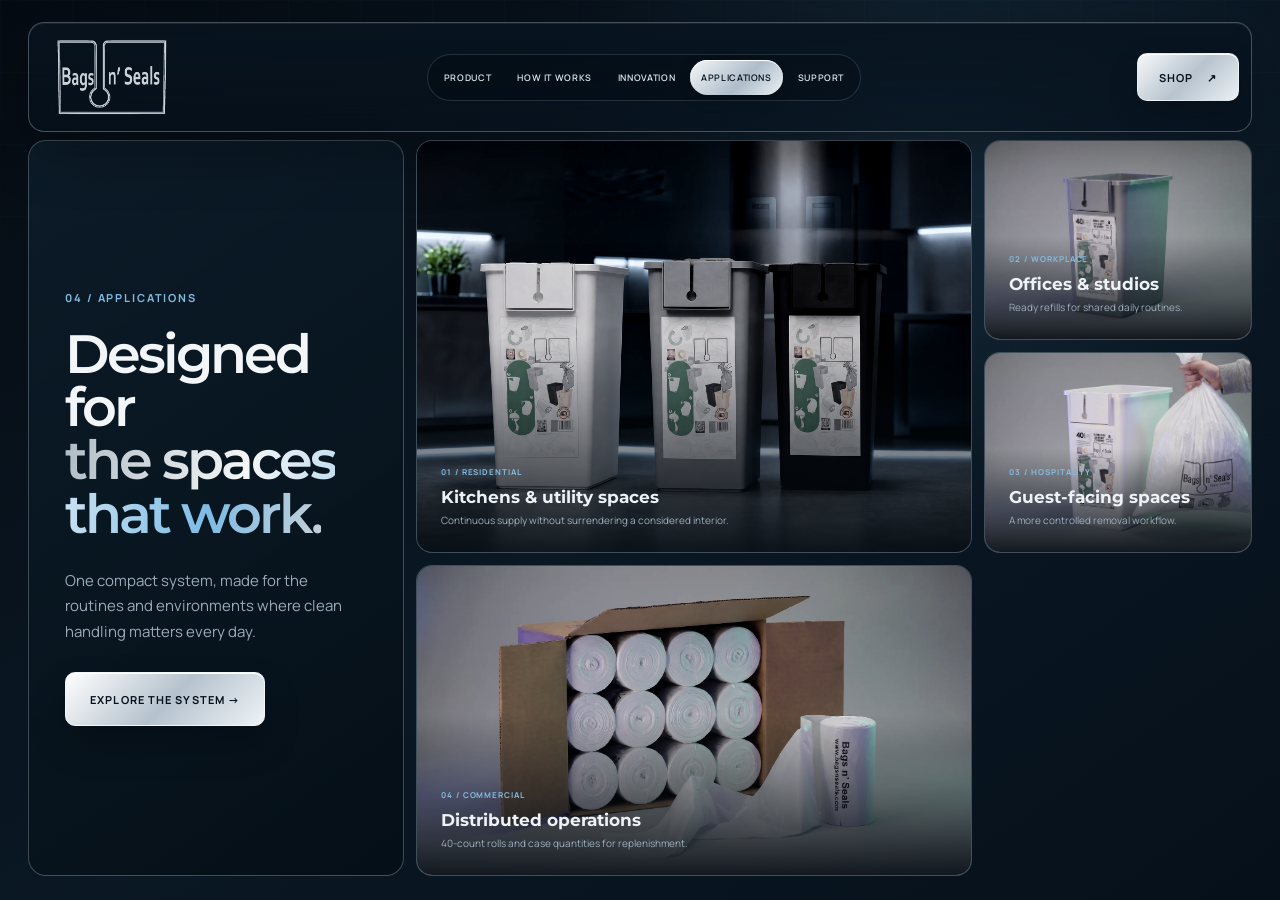
==== applications.html @ 6f316ebb "Build cinematic multipage prototype" ====
<!doctype html>
<html lang="en"><head><meta charset="utf-8"><meta name="viewport" content="width=device-width, initial-scale=1"><meta name="description" content="See how Bags n’ Seals brings cleaner, more controlled waste handling to kitchens, offices, hospitality and commercial spaces."><meta name="theme-color" content="#07111c"><title>Applications — Bags n’ Seals</title><link rel="preconnect" href="https://fonts.googleapis.com"><link rel="preconnect" href="https://fonts.gstatic.com" crossorigin><link href="https://fonts.googleapis.com/css2?family=Manrope:wght@400;500;600;700&family=Montserrat:wght@500;600;700&display=swap" rel="stylesheet"><link rel="stylesheet" href="styles.css?v=20260901a"><script src="script.js?v=20260901a" defer></script></head>
<body class="inner-page applications-page"><a class="skip-link" href="#main">Skip to content</a>
  <header class="site-header" data-header><a class="brand" href="index.html" aria-label="Bags n’ Seals home"><img src="assets/images/bagsnseals-logo-silver.png" alt="Bags n’ Seals"><span>by Hermetic LLC</span></a><button class="menu-toggle" type="button" aria-expanded="false" aria-controls="site-nav" data-menu-toggle><span></span><span></span><span class="sr-only">Toggle navigation</span></button><nav class="site-nav" id="site-nav" aria-label="Primary navigation" data-nav><a href="product.html">Product</a><a href="how-it-works.html">How it works</a><a href="innovation.html">Innovation</a><a class="is-active" aria-current="page" href="applications.html">Applications</a><a href="support.html">Support</a></nav><a class="nav-cta" href="https://www.bagsnseals.com/product4">Shop <span aria-hidden="true">↗</span></a></header>
  <main id="main" class="page-shell">
    <section class="application-layout">
      <div class="application-intro reveal"><p class="eyebrow">04 / Applications</p><h1>Designed for<br><span>the spaces that work.</span></h1><p>One compact system, made for the routines and environments where clean handling matters every day.</p><a class="button button--silver" href="product.html">Explore the system →</a></div>
      <div class="application-grid">
        <article class="application-card application-card--hero reveal"><img src="assets/images/hero-cinematic.webp" alt="Bags n’ Seals systems in a contemporary interior"><div><span>01 / Residential</span><strong>Kitchens & utility spaces</strong><p>Continuous supply without surrendering a considered interior.</p></div></article>
        <article class="application-card reveal reveal--delay-1"><img src="assets/images/system-gray.webp" alt="Graphite Bags n’ Seals system"><div><span>02 / Workplace</span><strong>Offices & studios</strong><p>Ready refills for shared daily routines.</p></div></article>
        <article class="application-card reveal reveal--delay-2"><img src="assets/images/hero-system.webp" alt="Bags n’ Seals system with sealed liner"><div><span>03 / Hospitality</span><strong>Guest-facing spaces</strong><p>A more controlled removal workflow.</p></div></article>
        <article class="application-card reveal reveal--delay-3"><img src="assets/images/bag-rolls.webp" alt="Case and rolls of Bags n’ Seals liners"><div><span>04 / Commercial</span><strong>Distributed operations</strong><p>40-count rolls and case quantities for replenishment.</p></div></article>
      </div>
    </section>
  </main>
</body></html>
---- styles.css ----
:root {
  --ink: #050a10;
  --navy-950: #06101a;
  --navy-900: #081522;
  --navy-800: #102333;
  --steel-700: #34495c;
  --steel-500: #71869a;
  --silver-100: #edf2f6;
  --silver-200: #d3dce4;
  --silver-300: #b4c1cd;
  --blue: #65baf1;
  --line: rgba(205, 219, 231, .28);
  --glass: rgba(8, 20, 31, .66);
  --font-display: "Montserrat", Arial, sans-serif;
  --font-body: "Manrope", Arial, sans-serif;
  --gutter: clamp(24px, 4.2vw, 92px);
}

* { box-sizing: border-box; }
html { scroll-behavior: smooth; }
body {
  margin: 0;
  min-width: 320px;
  overflow-x: hidden;
  color: var(--silver-100);
  background: var(--navy-950);
  font-family: var(--font-body);
  -webkit-font-smoothing: antialiased;
}
body.menu-open { overflow: hidden; }
a { color: inherit; text-decoration: none; }
img { display: block; max-width: 100%; }
button, a { -webkit-tap-highlight-color: transparent; }

.sr-only {
  position: absolute;
  width: 1px;
  height: 1px;
  padding: 0;
  margin: -1px;
  overflow: hidden;
  clip: rect(0, 0, 0, 0);
  white-space: nowrap;
  border: 0;
}
.skip-link {
  position: fixed;
  z-index: 200;
  top: 12px;
  left: 12px;
  padding: 12px 18px;
  transform: translateY(-140%);
  background: #fff;
  color: #07111c;
  border-radius: 8px;
}
.skip-link:focus { transform: translateY(0); }

.site-header {
  position: absolute;
  z-index: 80;
  top: 22px;
  left: 2.2vw;
  right: 2.2vw;
  min-height: 108px;
  padding: 11px 12px 11px 20px;
  display: grid;
  grid-template-columns: minmax(210px, .85fr) auto minmax(210px, .85fr);
  align-items: center;
  gap: 24px;
  border: 1px solid rgba(213, 225, 236, .3);
  border-radius: 16px;
  background: linear-gradient(180deg, rgba(8, 20, 31, .88), rgba(7, 17, 27, .64));
  box-shadow: 0 20px 55px rgba(0, 0, 0, .28), inset 0 1px 0 rgba(255, 255, 255, .07);
  backdrop-filter: blur(18px) saturate(125%);
}
.site-header.is-fixed {
  position: fixed;
  top: 12px;
  transform: translateY(-130%);
  opacity: 0;
  transition: transform .35s ease, opacity .35s ease;
}
.site-header.is-fixed.is-visible { transform: translateY(0); opacity: 1; }
.brand { display: flex; align-items: center; gap: 16px; min-width: 0; }
.brand img { width: clamp(190px, 12vw, 290px); height: 86px; object-fit: contain; object-position: left center; }
.brand span {
  padding-left: 16px;
  border-left: 1px solid var(--line);
  color: var(--silver-300);
  font-size: 10px;
  letter-spacing: .16em;
  text-transform: uppercase;
  white-space: nowrap;
}
.site-nav {
  display: flex;
  align-items: center;
  justify-content: center;
  gap: 4px;
  padding: 5px;
  border: 1px solid rgba(197, 213, 226, .16);
  border-radius: 999px;
  background: rgba(0, 5, 10, .24);
}
.site-nav a {
  padding: 11px 15px;
  border-radius: 999px;
  color: #dce6ee;
  font-size: 11px;
  font-weight: 600;
  letter-spacing: .07em;
  text-transform: uppercase;
  transition: background .25s ease, color .25s ease;
  white-space: nowrap;
}
.site-nav a:hover { color: #fff; background: rgba(214, 225, 235, .12); }
.nav-cta {
  justify-self: end;
  display: inline-flex;
  align-items: center;
  justify-content: center;
  gap: 14px;
  min-height: 48px;
  padding: 0 21px;
  border: 1px solid rgba(241, 247, 251, .58);
  border-radius: 10px;
  color: #07111c;
  background: linear-gradient(135deg, #f7f9fb 0%, #b7c3ce 52%, #ecf1f5 100%);
  box-shadow: inset 0 1px 0 #fff, 0 12px 28px rgba(0, 0, 0, .22);
  font-size: 11px;
  font-weight: 700;
  letter-spacing: .08em;
  text-transform: uppercase;
  white-space: nowrap;
  transition: transform .25s ease, box-shadow .25s ease;
}
.nav-cta:hover { transform: translateY(-2px); box-shadow: inset 0 1px 0 #fff, 0 18px 34px rgba(0, 0, 0, .32); }
.menu-toggle { display: none; }

.hero {
  position: relative;
  min-height: max(820px, 100svh);
  isolation: isolate;
  overflow: hidden;
  background: var(--navy-950) url("assets/images/hero-cinematic.webp") center center / cover no-repeat;
}
.hero::before {
  content: "";
  position: absolute;
  z-index: -1;
  inset: 0;
  background:
    linear-gradient(90deg, rgba(3, 9, 15, .72) 0%, rgba(4, 11, 18, .32) 27%, rgba(5, 12, 19, 0) 54%, rgba(2, 7, 12, .24) 100%),
    linear-gradient(180deg, rgba(3, 8, 14, .28) 0%, transparent 30%, transparent 70%, rgba(3, 8, 13, .36) 100%);
}
.hero__shade {
  position: absolute;
  z-index: -1;
  inset: 0;
  box-shadow: inset 0 0 180px rgba(0, 0, 0, .42);
  pointer-events: none;
}
.hero__content {
  position: absolute;
  z-index: 4;
  top: clamp(142px, 17vh, 210px);
  left: 4.4vw;
  width: min(42vw, 820px);
  text-shadow: 0 3px 30px rgba(0, 0, 0, .45);
}
.hero__credentials { display: flex; align-items: center; gap: 13px; margin-bottom: 18px; }
.hero__credentials span {
  color: #d9e3eb;
  font-size: clamp(10px, .68vw, 13px);
  font-weight: 700;
  letter-spacing: .17em;
  text-transform: uppercase;
}
.hero__credentials i { width: 4px; height: 4px; border-radius: 50%; background: var(--blue); box-shadow: 0 0 14px var(--blue); }
.hero h1 {
  margin: 0;
  max-width: 860px;
  color: #f5f8fa;
  font-family: var(--font-display);
  font-size: clamp(52px, 4.5vw, 92px);
  font-weight: 600;
  letter-spacing: -.048em;
  line-height: .98;
}
.hero h1 strong {
  color: #9fd9ff;
  font-weight: 600;
  text-shadow: 0 0 35px rgba(71, 164, 225, .25);
}
.hero__lead {
  max-width: 700px;
  margin: 22px 0 0;
  color: #d5dee6;
  font-size: clamp(16px, 1.05vw, 21px);
  line-height: 1.65;
}
.hero__actions { display: flex; align-items: center; gap: 12px; margin-top: 28px; }
.button {
  display: inline-flex;
  align-items: center;
  justify-content: center;
  min-height: 54px;
  padding: 0 24px;
  border-radius: 10px;
  font-size: 11px;
  font-weight: 700;
  letter-spacing: .1em;
  text-transform: uppercase;
  transition: transform .25s ease, background .25s ease, border-color .25s ease;
}
.button:hover { transform: translateY(-2px); }
.button--silver {
  color: #07111c;
  border: 1px solid #f0f5f8;
  background: linear-gradient(135deg, #fff 0%, #b5c2cd 52%, #eef3f6 100%);
  box-shadow: inset 0 1px 0 #fff, 0 18px 35px rgba(0, 0, 0, .24);
}
.button--glass { border: 1px solid rgba(220, 230, 238, .36); background: rgba(6, 17, 27, .48); backdrop-filter: blur(12px); }
.button--outline { border: 1px solid rgba(219, 229, 237, .55); background: transparent; }
.hero__benefits {
  display: grid;
  grid-template-columns: repeat(3, minmax(0, 1fr));
  gap: 0;
  max-width: 720px;
  margin-top: 30px;
  padding: 16px 0;
  border-top: 1px solid rgba(206, 221, 233, .3);
  border-bottom: 1px solid rgba(206, 221, 233, .22);
}
.hero__benefits > div { display: flex; align-items: center; gap: 12px; padding: 0 16px; border-right: 1px solid rgba(206, 221, 233, .24); }
.hero__benefits > div:first-child { padding-left: 0; }
.hero__benefits > div:last-child { border-right: 0; }
.hero__benefits svg { flex: 0 0 28px; width: 28px; fill: none; stroke: #dce8f1; stroke-width: 1.4; }
.hero__benefits span { color: #aebdca; font-size: clamp(10px, .7vw, 13px); line-height: 1.45; }
.hero__benefits strong { display: block; color: #f0f5f8; font-size: 1.05em; }

.hero-window {
  position: absolute;
  z-index: 5;
  overflow: hidden;
  border: 1px solid rgba(226, 234, 241, .66);
  border-radius: 15px;
  background: rgba(8, 17, 25, .72);
  box-shadow: 0 24px 60px rgba(0, 0, 0, .4), inset 0 1px 0 rgba(255, 255, 255, .14);
  backdrop-filter: blur(12px);
}
.hero-window::after { content: ""; position: absolute; inset: 0; border-radius: inherit; box-shadow: inset 0 0 0 4px rgba(255, 255, 255, .025); pointer-events: none; }
.hero-window__media { height: calc(100% - 47px); overflow: hidden; }
.hero-window__media img { width: 100%; height: 100%; object-fit: cover; transition: transform .65s ease; }
.hero-window:hover img { transform: scale(1.035); }
.hero-window__caption {
  position: absolute;
  left: 0;
  right: 0;
  bottom: 0;
  min-height: 48px;
  padding: 0 14px;
  display: flex;
  align-items: center;
  gap: 12px;
  border-top: 1px solid rgba(220, 231, 239, .24);
  background: linear-gradient(90deg, rgba(6, 14, 22, .94), rgba(14, 29, 42, .9));
}
.hero-window__caption span { color: #7ebce4; font-size: 9px; font-weight: 700; }
.hero-window__caption p { margin: 0; color: #f2f6f9; font-size: clamp(10px, .7vw, 13px); font-weight: 600; }
.hero-window--mechanism { top: 20%; right: 2.25vw; width: clamp(250px, 19vw, 455px); height: clamp(180px, 23vh, 270px); }
.hero-window--mechanism img { object-position: 58% 48%; }
.hero-window--rolls { right: 2.25vw; bottom: 3.6%; width: clamp(245px, 19vw, 455px); height: clamp(170px, 21vh, 250px); }
.hero-window--rolls img { object-position: center 52%; }
.hero-window--award { left: 2.25vw; bottom: 3.6%; width: clamp(245px, 18vw, 430px); height: clamp(170px, 21vh, 250px); }
.hero-window--award img { object-position: center 42%; }
.hero__patent {
  position: absolute;
  z-index: 7;
  right: calc(20vw + 1.4vw);
  top: 23.5%;
  width: clamp(74px, 5vw, 106px);
  aspect-ratio: 1;
  display: grid;
  place-content: center;
  text-align: center;
  border: 1px solid rgba(226, 236, 243, .5);
  border-radius: 50%;
  background: radial-gradient(circle at 35% 28%, rgba(132, 169, 196, .35), rgba(7, 17, 26, .92) 65%);
  box-shadow: 0 16px 36px rgba(0, 0, 0, .36), inset 0 0 0 5px rgba(213, 225, 234, .06);
  transform: rotate(7deg);
}
.hero__patent span { color: #c8d4dd; font-family: var(--font-display); font-size: clamp(15px, 1.1vw, 24px); font-weight: 700; }
.hero__patent strong { color: #91c8ed; font-size: clamp(7px, .48vw, 10px); letter-spacing: .1em; text-transform: uppercase; }
.scroll-cue { position: absolute; z-index: 8; left: 50%; bottom: 20px; display: flex; flex-direction: column; align-items: center; gap: 7px; transform: translateX(-50%); }
.scroll-cue span { font-size: 8px; font-weight: 700; letter-spacing: .18em; text-transform: uppercase; }
.scroll-cue i { display: block; width: 1px; height: 30px; background: linear-gradient(#dbe6ee, transparent); }

.credential-bar {
  position: relative;
  z-index: 9;
  display: grid;
  grid-template-columns: repeat(4, 1fr);
  padding: 0 var(--gutter);
  border-top: 1px solid var(--line);
  border-bottom: 1px solid var(--line);
  background: linear-gradient(90deg, #091521, #102333 50%, #091521);
}
.credential-bar > div { position: relative; min-height: 150px; padding: 30px clamp(20px, 2vw, 42px); border-right: 1px solid var(--line); }
.credential-bar > div:first-child { border-left: 1px solid var(--line); }
.credential-bar span { position: absolute; top: 27px; right: 20px; color: #60798d; font-size: 10px; }
.credential-bar strong { display: block; margin-bottom: 8px; color: #edf3f7; font-family: var(--font-display); font-size: clamp(16px, 1.15vw, 22px); }
.credential-bar p { margin: 0; color: #94a7b6; font-size: 13px; line-height: 1.5; }

.section { padding: clamp(90px, 9vw, 180px) var(--gutter); }
.eyebrow { margin: 0 0 22px; color: #81bce4; font-size: 11px; font-weight: 700; letter-spacing: .17em; text-transform: uppercase; }
.section-heading { display: grid; grid-template-columns: 1.3fr .7fr; column-gap: 8vw; align-items: end; }
.section-heading .eyebrow { grid-column: 1 / -1; }
.section-heading h2,
.process-section h2,
.recognition-section h2,
.closing-section h2 {
  margin: 0;
  color: #f1f5f8;
  font-family: var(--font-display);
  font-size: clamp(42px, 4vw, 80px);
  font-weight: 600;
  letter-spacing: -.045em;
  line-height: 1.06;
}
.section-heading h2 span,
.process-section h2 span { color: #8fc8ee; }
.section-heading > p:last-child { margin: 0 0 8px; color: #9fb0bd; font-size: clamp(15px, 1.05vw, 20px); line-height: 1.75; }

.system-section { background: radial-gradient(circle at 70% 28%, rgba(56, 103, 136, .2), transparent 32%), #07111b; }
.system-showcase { display: grid; grid-template-columns: minmax(0, 1.65fr) minmax(360px, .65fr); gap: 24px; margin-top: clamp(56px, 6vw, 110px); }
.system-showcase__image { position: relative; min-height: 650px; overflow: hidden; border: 1px solid var(--line); border-radius: 18px; background: #0c1924; }
.system-showcase__image img { width: 100%; height: 100%; min-height: 650px; object-fit: cover; object-position: center; filter: saturate(.78) contrast(1.05); }
.system-showcase__image::after { content: ""; position: absolute; inset: 0; box-shadow: inset 0 0 100px rgba(0, 0, 0, .3); pointer-events: none; }
.image-index { position: absolute; z-index: 2; right: 20px; bottom: 20px; min-width: 190px; padding: 17px 20px; border: 1px solid rgba(230, 238, 244, .38); border-radius: 10px; background: rgba(6, 16, 25, .75); backdrop-filter: blur(15px); }
.image-index span, .image-index strong { display: block; }
.image-index span { color: #90a5b5; font-size: 9px; letter-spacing: .13em; text-transform: uppercase; }
.image-index strong { margin-top: 4px; font-family: var(--font-display); font-size: 18px; }
.system-showcase__features { display: grid; grid-template-rows: repeat(3, 1fr); gap: 12px; }
.feature { position: relative; padding: 35px 34px; border: 1px solid var(--line); border-radius: 14px; background: linear-gradient(135deg, rgba(23, 47, 65, .76), rgba(8, 20, 30, .84)); }
.feature > span { position: absolute; top: 28px; right: 28px; color: #658399; font-size: 10px; }
.feature h3 { margin: 0 0 12px; padding-right: 40px; font-family: var(--font-display); font-size: clamp(19px, 1.35vw, 27px); }
.feature p { margin: 0; color: #9fb0bc; font-size: 14px; line-height: 1.7; }

.process-section { display: grid; grid-template-columns: 1.1fr .9fr; min-height: 850px; background: #0b1824; }
.process-section__media { position: relative; min-height: 720px; overflow: hidden; }
.process-section__media img { width: 100%; height: 100%; min-height: 720px; object-fit: cover; object-position: 54% center; filter: saturate(.76) contrast(1.05); }
.process-section__media::after { content: ""; position: absolute; inset: 0; background: linear-gradient(90deg, transparent 65%, rgba(11, 24, 36, .42)); }
.process-section__badge { position: absolute; z-index: 2; right: 24px; bottom: 24px; width: 160px; aspect-ratio: 1; display: flex; align-items: center; justify-content: center; gap: 9px; border: 1px solid rgba(225, 235, 242, .46); border-radius: 50%; background: rgba(7, 17, 27, .76); backdrop-filter: blur(12px); }
.process-section__badge span { font-family: var(--font-display); font-size: 52px; font-weight: 600; }
.process-section__badge small { color: #a9bac7; font-size: 10px; line-height: 1.4; text-transform: uppercase; }
.process-section__content { padding: clamp(80px, 7vw, 140px) clamp(40px, 6vw, 120px); display: flex; flex-direction: column; justify-content: center; }
.process-list { margin: 50px 0 40px; padding: 0; list-style: none; border-top: 1px solid var(--line); }
.process-list li { display: grid; grid-template-columns: 52px 1fr; gap: 22px; padding: 24px 0; border-bottom: 1px solid var(--line); }
.process-list li > span { color: #6f8da3; font-size: 10px; }
.process-list strong { display: block; margin-bottom: 6px; color: #f0f4f7; font-family: var(--font-display); font-size: 22px; }
.process-list p { margin: 0; color: #9cafbd; font-size: 14px; line-height: 1.6; }
.process-section .button { align-self: flex-start; }

.recognition-section { display: grid; grid-template-columns: .7fr 1.3fr; gap: 6vw; align-items: center; background: radial-gradient(circle at 20% 50%, rgba(57, 104, 137, .25), transparent 36%), #060e17; }
.award-year { margin: 0 0 5px; color: #91b8d2; font-family: var(--font-display); font-size: clamp(70px, 8vw, 160px); font-weight: 600; letter-spacing: -.07em; line-height: .9; opacity: .42; }
.recognition-section__copy > p:not(.eyebrow):not(.award-year) { max-width: 650px; margin: 26px 0 0; color: #9eb0bd; font-size: 16px; line-height: 1.8; }
.recognition-seals { display: grid; grid-template-columns: 1fr 1fr; gap: 12px; margin-top: 36px; }
.recognition-seals > div { padding: 22px; border: 1px solid var(--line); border-radius: 12px; background: rgba(20, 39, 54, .5); }
.recognition-seals span, .recognition-seals strong { display: block; }
.recognition-seals span { color: #8fc9ef; font-family: var(--font-display); font-size: 24px; }
.recognition-seals strong { margin-top: 4px; color: #adbdc8; font-size: 10px; letter-spacing: .08em; text-transform: uppercase; }
.recognition-section__image { position: relative; overflow: hidden; min-height: 660px; border: 1px solid var(--line); border-radius: 18px; }
.recognition-section__image img { width: 100%; height: 100%; min-height: 660px; object-fit: cover; object-position: center; filter: saturate(.82); }
.recognition-section__line { position: absolute; left: 0; right: 0; bottom: 0; padding: 18px 22px; border-top: 1px solid var(--line); background: rgba(6, 15, 23, .8); backdrop-filter: blur(12px); color: #dce5eb; font-size: 10px; letter-spacing: .12em; text-transform: uppercase; }

.configurations { background: #0a1722; }
.section-heading--compact { grid-template-columns: 1fr; }
.product-grid { display: grid; grid-template-columns: repeat(3, 1fr); gap: 18px; margin-top: 64px; }
.product-card { overflow: hidden; border: 1px solid var(--line); border-radius: 16px; background: #0d1c29; transition: transform .35s ease, border-color .35s ease; }
.product-card:hover { transform: translateY(-7px); border-color: rgba(223, 233, 241, .55); }
.product-card img { width: 100%; aspect-ratio: 4 / 5; object-fit: cover; filter: saturate(.7) contrast(1.05); transition: transform .65s ease, filter .65s ease; }
.product-card:hover img { transform: scale(1.025); filter: saturate(.9) contrast(1.05); }
.product-card > div { display: flex; align-items: center; justify-content: space-between; padding: 22px; border-top: 1px solid var(--line); }
.product-card span { font-size: 11px; font-weight: 700; letter-spacing: .09em; text-transform: uppercase; }
.product-card a { color: #9acff1; font-size: 11px; font-weight: 700; text-transform: uppercase; }
.product-card b { margin-left: 8px; }

.closing-section { min-height: 720px; padding: 110px var(--gutter); display: flex; flex-direction: column; align-items: center; justify-content: center; text-align: center; background: radial-gradient(circle at 50% 38%, rgba(72, 119, 151, .28), transparent 32%), linear-gradient(180deg, #06111b, #04090f); }
.closing-section > img { width: min(430px, 58vw); max-height: 190px; object-fit: contain; margin-bottom: 40px; }
.closing-section > p { margin: 0 0 16px; color: #8fc9ef; font-size: 11px; font-weight: 700; letter-spacing: .18em; text-transform: uppercase; }
.closing-section h2 { max-width: 1100px; font-size: clamp(42px, 5vw, 96px); }
.closing-section .button { margin-top: 40px; }

.site-footer { display: grid; grid-template-columns: 1fr auto; gap: 34px; align-items: center; padding: 48px var(--gutter) 30px; border-top: 1px solid var(--line); background: #04090f; }
.site-footer > div { display: flex; align-items: center; gap: 20px; }
.site-footer img { width: 190px; height: 80px; object-fit: contain; }
.site-footer p { margin: 0; color: #778b9b; font-size: 11px; }
.site-footer nav { display: flex; gap: 26px; }
.site-footer nav a { color: #a7b6c1; font-size: 11px; font-weight: 600; text-transform: uppercase; }
.site-footer > p { grid-column: 1 / -1; padding-top: 26px; border-top: 1px solid rgba(194, 211, 223, .14); }

.reveal { opacity: 0; transform: translateY(22px); transition: opacity .75s ease, transform .75s ease; }
.reveal.is-visible { opacity: 1; transform: translateY(0); }
.reveal--delay-1 { transition-delay: .1s; }
.reveal--delay-2 { transition-delay: .2s; }
.reveal--delay-3 { transition-delay: .3s; }

@media (max-width: 1700px) {
  .site-header { grid-template-columns: minmax(190px, .7fr) auto minmax(190px, .7fr); gap: 12px; }
  .brand span { display: none; }
  .site-nav a { padding-inline: 11px; font-size: 9px; }
  .hero__content { width: 49vw; }
  .hero-window--award { display: none; }
  .hero-window--mechanism, .hero-window--rolls { width: clamp(230px, 21vw, 340px); }
  .hero__patent { right: calc(21vw + 1.2vw); }
}

@media (max-width: 1180px) {
  .site-header { grid-template-columns: 1fr auto; padding-right: 14px; }
  .site-nav {
    position: fixed;
    top: 0;
    right: 0;
    bottom: 0;
    width: min(420px, 88vw);
    padding: 120px 28px 40px;
    display: flex;
    flex-direction: column;
    align-items: stretch;
    justify-content: flex-start;
    gap: 6px;
    border: 0;
    border-left: 1px solid var(--line);
    border-radius: 0;
    background: rgba(5, 14, 22, .98);
    transform: translateX(105%);
    transition: transform .35s ease;
  }
  .site-nav.is-open { transform: translateX(0); }
  .site-nav a { padding: 18px 6px; border-bottom: 1px solid var(--line); border-radius: 0; font-size: 14px; }
  .nav-cta { display: none; }
  .menu-toggle { position: relative; z-index: 2; justify-self: end; width: 48px; height: 48px; display: grid; place-content: center; gap: 7px; border: 1px solid var(--line); border-radius: 10px; background: rgba(5, 15, 24, .55); }
  .menu-toggle > span:not(.sr-only) { display: block; width: 21px; height: 1px; background: #e7eef3; }
  .hero { min-height: 900px; }
  .hero__content { top: 142px; width: 62vw; }
  .hero-window--mechanism { top: auto; right: 2.2vw; bottom: 3.5%; }
  .hero-window--rolls { display: none; }
  .hero__patent { right: calc(22vw + 5vw); top: auto; bottom: 20%; }
  .credential-bar { grid-template-columns: repeat(2, 1fr); }
  .credential-bar > div:nth-child(2) { border-right: 0; }
  .credential-bar > div:nth-child(-n+2) { border-bottom: 1px solid var(--line); }
  .section-heading { grid-template-columns: 1fr; }
  .section-heading > p:last-child { max-width: 750px; margin-top: 24px; }
  .system-showcase { grid-template-columns: 1fr; }
  .system-showcase__features { grid-template-columns: repeat(3, 1fr); grid-template-rows: 1fr; }
  .feature { padding: 28px 24px; }
  .process-section { grid-template-columns: 1fr; }
  .process-section__media { min-height: 650px; }
  .process-section__content { padding-inline: var(--gutter); }
  .recognition-section { grid-template-columns: 1fr; }
  .recognition-section__image { min-height: 560px; }
}

@media (max-width: 760px) {
  :root { --gutter: 20px; }
  .site-header { top: 10px; left: 10px; right: 10px; min-height: 78px; padding: 7px 8px 7px 13px; border-radius: 12px; backdrop-filter: none; }
  .site-header.is-fixed { top: 8px; }
  .brand img { width: 140px; height: 60px; }
  .menu-toggle { width: 42px; height: 42px; }
  .hero { min-height: 1080px; background-position: 51% 32%; background-size: auto 760px; background-repeat: no-repeat; background-color: #06101a; }
  .hero::before { background: linear-gradient(180deg, rgba(3, 9, 15, .08) 0%, rgba(3, 9, 15, .18) 34%, #06101a 70%); }
  .hero__content { position: relative; top: auto; left: auto; width: auto; padding: 116px 20px 0; }
  .hero__credentials { margin-bottom: 13px; }
  .hero__credentials span { font-size: 8px; }
  .hero h1 { max-width: 360px; font-size: clamp(40px, 11.5vw, 48px); }
  .hero h1 strong { white-space: nowrap; }
  .hero__lead { max-width: 340px; margin-top: 16px; font-size: 14px; line-height: 1.55; }
  .hero__actions { flex-direction: column; align-items: stretch; max-width: 330px; margin-top: 20px; }
  .hero__benefits { grid-template-columns: 1fr; max-width: 300px; margin-top: 20px; padding: 0; border-bottom: 0; }
  .hero__benefits > div { padding: 10px 0; border-right: 0; border-bottom: 1px solid rgba(206, 221, 233, .2); }
  .hero__benefits svg { width: 24px; flex-basis: 24px; }
  .hero__benefits span { font-size: 11px; }
  .hero-window { top: auto; bottom: 22px; height: 190px; }
  .hero-window--mechanism { left: 20px; right: auto; width: calc(55% - 25px); }
  .hero-window--rolls { display: block; right: 20px; width: calc(45% - 25px); }
  .hero-window--award { display: none; }
  .hero-window__caption { padding-inline: 10px; gap: 7px; }
  .hero-window__caption p { font-size: 9px; line-height: 1.2; }
  .hero__patent { display: none; }
  .scroll-cue { display: none; }
  .credential-bar { grid-template-columns: 1fr; padding: 0 20px; }
  .credential-bar > div { min-height: 118px; padding: 24px 20px; border-right: 0; border-bottom: 1px solid var(--line); }
  .credential-bar > div:first-child { border-left: 0; }
  .section { padding-block: 82px; }
  .section-heading h2, .process-section h2, .recognition-section h2, .closing-section h2 { font-size: clamp(38px, 11vw, 52px); }
  .system-showcase { margin-top: 42px; }
  .system-showcase__image, .system-showcase__image img { min-height: 420px; }
  .system-showcase__features { grid-template-columns: 1fr; }
  .process-section__media, .process-section__media img { min-height: 480px; }
  .process-section__badge { right: 16px; bottom: 16px; width: 118px; }
  .process-section__badge span { font-size: 36px; }
  .process-section__content { padding-block: 76px; }
  .recognition-seals { grid-template-columns: 1fr; }
  .recognition-section__image, .recognition-section__image img { min-height: 420px; }
  .product-grid { grid-template-columns: 1fr; gap: 14px; margin-top: 42px; }
  .product-card img { aspect-ratio: 4 / 4.2; }
  .closing-section { min-height: 620px; padding-inline: 20px; }
  .closing-section > img { width: 260px; margin-bottom: 30px; }
  .site-footer { grid-template-columns: 1fr; padding-inline: 20px; }
  .site-footer > div { align-items: flex-start; flex-direction: column; gap: 4px; }
  .site-footer nav { flex-wrap: wrap; gap: 16px 22px; }
}

@media (prefers-reduced-motion: reduce) {
  html { scroll-behavior: auto; }
  *, *::before, *::after { animation-duration: .01ms !important; transition-duration: .01ms !important; }
  .reveal { opacity: 1; transform: none; }
}

/* Multipage experience — compact, cinematic and page-led. */
.site-nav a.is-active,
.site-nav a[aria-current="page"] {
  color: #07111c;
  background: linear-gradient(135deg, #f4f7f9, #aebdca 58%, #edf2f5);
  box-shadow: inset 0 1px 0 #fff, 0 5px 14px rgba(0, 0, 0, .18);
}
.hero-window { color: inherit; transition: transform .35s ease, border-color .35s ease, box-shadow .35s ease; }
.hero-window:hover { transform: translateY(-5px); border-color: rgba(231, 239, 245, .7); box-shadow: 0 22px 55px rgba(0, 0, 0, .44); }
.hero-window__caption b { margin-left: auto; color: #9acff1; font-size: 15px; }
.hero-page-switcher {
  position: absolute;
  z-index: 8;
  left: 50%;
  bottom: 22px;
  display: flex;
  align-items: center;
  gap: 5px;
  padding: 5px;
  border: 1px solid rgba(210, 224, 234, .24);
  border-radius: 999px;
  background: rgba(4, 12, 19, .68);
  backdrop-filter: blur(14px);
  transform: translateX(-50%);
}
.hero-page-switcher a { padding: 9px 13px; border-radius: 999px; color: #9eb0bd; font-size: 9px; font-weight: 700; letter-spacing: .09em; text-transform: uppercase; white-space: nowrap; }
.hero-page-switcher a:hover { color: #fff; background: rgba(225, 234, 241, .11); }
.home-page .hero { min-height: 100svh; }

.inner-page {
  min-height: 100svh;
  background:
    radial-gradient(circle at 72% 18%, rgba(72, 120, 153, .17), transparent 32%),
    linear-gradient(145deg, #050b12, #0a1824 52%, #06101a);
}
.inner-page::before {
  content: "";
  position: fixed;
  inset: 0;
  pointer-events: none;
  background: linear-gradient(rgba(255,255,255,.014) 1px, transparent 1px), linear-gradient(90deg, rgba(255,255,255,.012) 1px, transparent 1px);
  background-size: 72px 72px;
  mask-image: linear-gradient(to bottom, black, transparent 80%);
}
.inner-page .site-header { position: fixed; }
.page-shell {
  position: relative;
  z-index: 1;
  width: min(1920px, 100%);
  min-height: 100svh;
  margin: 0 auto;
  padding: 154px 2.2vw 24px;
}
.page-hero { display: grid; height: clamp(390px, 55vh, 650px); min-height: 0; }
.page-hero__copy { align-self: center; padding: 3vh 3.2vw; }
.page-hero h1,
.innovation-copy h1,
.application-intro h1,
.support-intro h1 {
  margin: 0;
  color: #f3f6f8;
  font-family: var(--font-display);
  font-size: clamp(48px, 5vw, 94px);
  font-weight: 600;
  letter-spacing: -.055em;
  line-height: .98;
}
.page-hero h1 span,
.innovation-copy h1 span,
.application-intro h1 span,
.support-intro h1 span {
  color: #94c9eb;
  background: linear-gradient(100deg, #afbbc4 0%, #f4f6f7 35%, #7dbce5 78%, #c5d0d8 100%);
  -webkit-background-clip: text;
  background-clip: text;
  -webkit-text-fill-color: transparent;
}
.page-lead { max-width: 680px; margin: 28px 0 0; color: #a8b8c4; font-size: clamp(15px, 1.05vw, 20px); line-height: 1.65; }
.page-actions { display: flex; align-items: center; gap: 28px; margin-top: 32px; }
.text-link { color: #b9cad6; font-size: 12px; font-weight: 700; letter-spacing: .08em; text-transform: uppercase; }
.text-link:hover { color: #fff; }

/* Product */
.product-hero { grid-template-columns: .92fr 1.08fr; overflow: hidden; border: 1px solid var(--line); border-radius: 18px; background: linear-gradient(100deg, rgba(8, 19, 29, .98), rgba(15, 34, 49, .7)); box-shadow: 0 28px 80px rgba(0,0,0,.26); }
.product-hero .eyebrow { margin-bottom: 12px; }
.product-hero .page-lead { margin-top: 16px; }
.product-hero .page-actions { margin-top: 20px; }
.spec-row { display: grid; grid-template-columns: repeat(4, 1fr); max-width: 760px; margin: 36px 0 0; border-top: 1px solid var(--line); }
.product-hero .spec-row { margin-top: 22px; }
.spec-row > div { padding: 19px 14px 0 0; border-right: 1px solid var(--line); }
.product-hero .spec-row > div { padding-top: 12px; }
.spec-row > div:not(:first-child) { padding-left: 16px; }
.spec-row > div:last-child { border-right: 0; }
.spec-row dt { color: #738b9d; font-size: 9px; font-weight: 700; letter-spacing: .12em; text-transform: uppercase; }
.spec-row dd { margin: 7px 0 0; color: #e6edf2; font-size: 13px; font-weight: 600; }
.product-stage { position: relative; min-width: 0; overflow: hidden; background: radial-gradient(ellipse at 50% 72%, rgba(120, 167, 196, .35), transparent 43%); }
.product-stage::after { content: ""; position: absolute; inset: 0; background: linear-gradient(90deg, rgba(8,19,29,.8), transparent 24%), linear-gradient(180deg, transparent 68%, rgba(5,12,19,.66)); pointer-events: none; }
.product-stage__glow { position: absolute; left: 9%; right: 9%; bottom: 4%; height: 24%; border-radius: 50%; background: rgba(112, 169, 205, .28); filter: blur(55px); }
.product-stage__main { width: 100%; height: 100%; object-fit: cover; object-position: center 48%; filter: saturate(.72) contrast(1.08); }
.product-stage__label { position: absolute; z-index: 2; right: 22px; bottom: 20px; min-width: 210px; padding: 15px 18px; border: 1px solid rgba(220,232,240,.35); border-radius: 10px; background: rgba(5,14,22,.7); backdrop-filter: blur(14px); }
.product-stage__label span,.product-stage__label strong { display:block; }.product-stage__label span { color:#7892a5;font-size:9px;letter-spacing:.12em;text-transform:uppercase;}.product-stage__label strong { margin-top:4px;font-size:14px; }
.product-dock { display: grid; grid-template-columns: 1.25fr .8fr .9fr; gap: 12px; margin-top: 12px; }
.product-dock > * { min-height: 154px; border: 1px solid var(--line); border-radius: 14px; background: linear-gradient(135deg, rgba(19,42,59,.72), rgba(7,17,26,.86)); }
.finish-selector { display: grid; grid-template-columns: repeat(3,1fr); overflow:hidden; }
.finish-selector a { position:relative; display:grid; grid-template-columns:80px 1fr; align-items:center; gap:10px; padding:10px; border-right:1px solid var(--line); color:#a9bac6; font-size:10px; font-weight:700; letter-spacing:.06em; text-transform:uppercase; }
.finish-selector a:last-child { border-right:0; }.finish-selector a.selected { background:rgba(156,197,224,.1); color:#fff; }.finish-selector img { width:76px;height:130px;object-fit:cover;border-radius:8px; }
.dimension-card { padding:24px 26px; }.dimension-card span { color:#7d98aa;font-size:9px;font-weight:700;letter-spacing:.12em;text-transform:uppercase; }.dimension-card strong { display:block;margin:12px 0 8px;font-family:var(--font-display);font-size:clamp(16px,1.15vw,22px); }.dimension-card p { margin:0;color:#899dab;font-size:11px;line-height:1.5; }
.refill-card { display:grid;grid-template-columns:42% 1fr;overflow:hidden; }.refill-card img { width:100%;height:100%;object-fit:cover; }.refill-card > span { padding:22px;display:flex;flex-direction:column;justify-content:center; }.refill-card small { color:#7f99aa;font-size:9px;letter-spacing:.1em;text-transform:uppercase; }.refill-card strong { margin:7px 0;color:#edf2f5;font-size:17px; }.refill-card em { color:#8bc6ec;font-size:10px;font-style:normal;font-weight:700;text-transform:uppercase; }

/* How it works */
.process-hero { grid-template-columns: 1.18fr .82fr; overflow:hidden; border:1px solid var(--line); border-radius:18px; background:#081520; }
.process-visual { position:relative; min-height:0; overflow:hidden; }.process-visual img { width:100%;height:100%;object-fit:cover;filter:saturate(.72) contrast(1.08); }.process-visual::after { content:"";position:absolute;inset:0;background:linear-gradient(90deg,transparent 70%,#081520),linear-gradient(180deg,transparent 70%,rgba(4,10,16,.5)); }
.visual-index { position:absolute;z-index:2;left:22px;bottom:20px;padding:12px 16px;border:1px solid var(--line);border-radius:9px;background:rgba(5,14,22,.7);backdrop-filter:blur(12px);font-size:9px;font-weight:700;letter-spacing:.1em;text-transform:uppercase; }
.process-dock { display:grid;grid-template-columns:1fr 1px 1fr 1px 1fr .82fr;gap:20px;align-items:center;margin-top:12px;padding:14px 14px 14px 28px;border:1px solid var(--line);border-radius:14px;background:linear-gradient(135deg,rgba(19,42,59,.72),rgba(7,17,26,.86)); }
.process-dock > article { display:grid;grid-template-columns:38px 1fr;gap:13px;align-items:start; }.process-dock article > span { color:#75a9cc;font-size:10px; }.process-dock strong { display:block;font-family:var(--font-display);font-size:19px; }.process-dock p { margin:5px 0 0;color:#92a5b3;font-size:11px;line-height:1.5; }.process-dock > i { width:1px;height:70px;background:var(--line); }
.process-mini { height:132px;display:grid;grid-template-columns:48% 1fr;overflow:hidden;border:1px solid rgba(220,231,239,.25);border-radius:10px;background:#0a1925; }.process-mini img { width:100%;height:100%;object-fit:cover; }.process-mini > span { padding:16px;display:flex;flex-direction:column;justify-content:center;color:#dfe8ee;font-size:11px;font-weight:700;text-transform:uppercase; }.process-mini b { margin-top:8px;color:#80bfe8;font-size:9px; }

/* Innovation */
.innovation-layout { min-height:calc(100svh - 178px);display:grid;grid-template-columns:.85fr 1.15fr .8fr;gap:12px; }
.innovation-copy,.award-feature,.proof-grid { border:1px solid var(--line);border-radius:18px;background:linear-gradient(145deg,rgba(13,30,43,.88),rgba(5,14,22,.88)); }
.innovation-copy { position:relative;padding:clamp(32px,4vw,72px);overflow:hidden; }.innovation-copy h1 { font-size:clamp(40px,3.4vw,64px); }.innovation-copy > p:not(.eyebrow) { max-width:500px;margin:28px 0;color:#99acba;font-size:15px;line-height:1.7; }
.patent-stamp { position:absolute;right:9%;bottom:7%;width:132px;aspect-ratio:1;display:flex;align-items:center;justify-content:center;gap:8px;border:1px solid rgba(218,230,238,.45);border-radius:50%;background:radial-gradient(circle at 30% 25%,rgba(115,158,188,.3),rgba(5,14,22,.88) 66%);transform:rotate(-7deg); }.patent-stamp span { font-family:var(--font-display);font-size:28px;font-weight:700; }.patent-stamp strong { color:#8fc4e6;font-size:8px;line-height:1.4;letter-spacing:.08em;text-transform:uppercase; }
.award-feature { position:relative;display:block;overflow:hidden; }.award-feature img { width:100%;height:100%;object-fit:cover;filter:saturate(.8) contrast(1.06); }.award-feature::after { content:"";position:absolute;inset:0;background:linear-gradient(180deg,transparent 42%,rgba(4,11,18,.97) 88%); }.award-feature > div { position:absolute;z-index:2;left:0;right:0;bottom:0;padding:34px; }.award-feature span,.proof-grid a > span { color:#84bce1;font-size:9px;font-weight:700;letter-spacing:.12em;text-transform:uppercase; }.award-feature strong { display:block;margin:9px 0;font-family:var(--font-display);font-size:clamp(23px,2vw,36px); }.award-feature p { max-width:650px;margin:0;color:#a8b9c5;font-size:12px;line-height:1.55; }.award-feature em,.proof-grid em { display:block;margin-top:14px;color:#8ac7ed;font-size:9px;font-style:normal;font-weight:700;text-transform:uppercase; }
.proof-grid { display:grid;grid-template-rows:1fr 1fr .9fr;gap:0;overflow:hidden; }.proof-grid > * { border-bottom:1px solid var(--line); }.proof-grid > *:last-child { border-bottom:0; }.proof-grid > a { padding:28px 30px; }.proof-grid a strong { display:block;margin:9px 0;font-family:var(--font-display);font-size:20px; }.proof-grid a p { margin:0;color:#8fa3b1;font-size:11px;line-height:1.5; }.mechanism-proof { position:relative;overflow:hidden; }.mechanism-proof img { width:100%;height:100%;object-fit:cover; }.mechanism-proof span { position:absolute;left:14px;bottom:13px;padding:9px 11px;border:1px solid var(--line);border-radius:7px;background:rgba(4,12,19,.72);font-size:8px;font-weight:700;letter-spacing:.1em;text-transform:uppercase; }

/* Applications */
.application-layout { min-height:calc(100svh - 178px);display:grid;grid-template-columns:.62fr 1.38fr;gap:12px; }.application-intro { display:flex;flex-direction:column;justify-content:center;padding:clamp(35px,4vw,76px);border:1px solid var(--line);border-radius:18px;background:linear-gradient(145deg,rgba(13,30,43,.88),rgba(5,14,22,.9)); }.application-intro h1 { font-size:clamp(44px,4.25vw,80px); }.application-intro > p:not(.eyebrow) { max-width:520px;margin:28px 0;color:#9aacb9;font-size:15px;line-height:1.7; }.application-intro .button { align-self:flex-start; }.application-grid { display:grid;grid-template-columns:1.35fr .65fr;grid-template-rows:1fr 1fr;gap:12px; }.application-card { position:relative;overflow:hidden;min-height:0;border:1px solid var(--line);border-radius:16px;background:#0b1925; }.application-card--hero { grid-row:1 / 3; }.application-card img { width:100%;height:100%;object-fit:cover;filter:saturate(.7) contrast(1.06);transition:transform .6s ease,filter .6s ease; }.application-card:hover img { transform:scale(1.025);filter:saturate(.88) contrast(1.06); }.application-card::after { content:"";position:absolute;inset:0;background:linear-gradient(180deg,transparent 48%,rgba(4,11,17,.92)); }.application-card > div { position:absolute;z-index:2;left:0;right:0;bottom:0;padding:24px; }.application-card span { color:#83bce1;font-size:8px;font-weight:700;letter-spacing:.12em;text-transform:uppercase; }.application-card strong { display:block;margin:6px 0;font-family:var(--font-display);font-size:clamp(17px,1.35vw,25px); }.application-card p { margin:0;color:#9cafbc;font-size:10px;line-height:1.5; }

/* Support */
.support-layout { min-height:calc(100svh - 178px);display:grid;grid-template-columns:.75fr 1.25fr;gap:12px; }.support-intro,.faq-panel { border:1px solid var(--line);border-radius:18px;background:linear-gradient(145deg,rgba(13,30,43,.9),rgba(5,14,22,.9)); }.support-intro { display:flex;flex-direction:column;padding:clamp(32px,4vw,70px); }.support-intro h1 { font-size:clamp(44px,4.3vw,82px); }.support-intro > p:not(.eyebrow) { max-width:580px;margin:27px 0;color:#9aacba;font-size:15px;line-height:1.7; }.support-actions { display:flex;align-items:center;gap:24px; }.support-product { margin-top:auto;display:grid;grid-template-columns:135px 1fr;align-items:center;gap:20px;padding-top:24px;border-top:1px solid var(--line); }.support-product img { width:135px;height:120px;object-fit:cover;border-radius:10px; }.support-product small,.support-product strong,.support-product a { display:block; }.support-product small { color:#748fa1;font-size:9px;letter-spacing:.1em;text-transform:uppercase; }.support-product strong { margin:7px 0;font-size:14px; }.support-product a { color:#83c2e9;font-size:9px;font-weight:700;text-transform:uppercase; }
.faq-panel { padding:clamp(26px,3vw,54px); }.faq-panel > .eyebrow { margin-bottom:10px; }.faq-panel details { border-bottom:1px solid var(--line); }.faq-panel summary { position:relative;padding:19px 40px 19px 0;cursor:pointer;list-style:none;color:#e7edf1;font-family:var(--font-display);font-size:clamp(14px,1vw,18px);font-weight:600; }.faq-panel summary::-webkit-details-marker { display:none; }.faq-panel summary span { position:absolute;right:6px;top:17px;color:#85c2e8;font-size:19px;font-family:var(--font-body);font-weight:400;transition:transform .25s ease; }.faq-panel details[open] summary span { transform:rotate(45deg); }.faq-panel details p { max-width:820px;margin:-5px 40px 17px 0;color:#91a5b3;font-size:12px;line-height:1.65; }.faq-shop { margin-top:18px;padding:16px 18px;display:flex;justify-content:space-between;gap:20px;border:1px solid rgba(207,221,231,.22);border-radius:10px;background:rgba(110,157,188,.08); }.faq-shop span { color:#8da4b4;font-size:9px;letter-spacing:.1em;text-transform:uppercase; }.faq-shop strong { color:#8ac7ed;font-size:10px;text-transform:uppercase; }

@media (max-width: 1700px) {
  .hero-page-switcher { left:48%; }
  .page-shell { padding-top:140px; }
  .page-hero { min-height:0; }
  .product-dock > * { min-height:140px; }
  .innovation-layout,.application-layout,.support-layout { min-height:calc(100svh - 164px); }
  .innovation-copy,.application-intro,.support-intro { padding:36px; }
  .award-feature > div { padding:26px; }
  .proof-grid > a { padding:22px; }
}

@media (max-width: 1180px) {
  .site-nav a.is-active,.site-nav a[aria-current="page"] { color:#fff;background:rgba(216,229,238,.1);box-shadow:none; }
  .hero-page-switcher { display:none; }
  .page-shell { padding-top:118px; }
  .product-hero,.process-hero { grid-template-columns:1fr; }
  .product-stage,.process-visual { min-height:480px; }
  .product-dock { grid-template-columns:1fr 1fr; }.finish-selector { grid-column:1 / -1; }
  .process-dock { grid-template-columns:1fr; padding:24px; }.process-dock > i { width:100%;height:1px; }.process-mini { height:190px; }
  .innovation-layout { grid-template-columns:1fr 1fr; }.proof-grid { grid-column:1 / -1;grid-template-columns:1fr 1fr 1fr;grid-template-rows:1fr; }.proof-grid > * { border-bottom:0;border-right:1px solid var(--line); }.proof-grid > *:last-child { border-right:0;min-height:190px; }
  .application-layout,.support-layout { grid-template-columns:1fr; }.application-intro,.support-intro { min-height:520px; }.application-grid { min-height:700px; }
}

@media (max-width: 760px) {
  .home-page .hero { min-height:1060px; }
  .home-page .hero-window { bottom:20px; }
  .page-shell { padding:100px 10px 14px; }
  .page-hero h1,.innovation-copy h1,.application-intro h1,.support-intro h1 { font-size:clamp(40px,12vw,54px); }
  .page-hero__copy,.innovation-copy,.application-intro,.support-intro { padding:34px 22px; }
  .page-actions,.support-actions { align-items:flex-start;flex-direction:column;gap:20px; }
  .spec-row { grid-template-columns:1fr 1fr; }.spec-row > div { padding:16px 10px 0!important;border-right:0; }.spec-row > div:nth-child(even) { border-left:1px solid var(--line);padding-left:15px!important; }
  .product-stage,.process-visual { min-height:390px; }.product-dock { grid-template-columns:1fr; }.finish-selector { grid-column:auto; }.finish-selector a { grid-template-columns:1fr;text-align:center; }.finish-selector img { width:100%;height:125px; }.refill-card { min-height:190px; }
  .process-dock { gap:15px; }.process-mini { height:170px; }
  .innovation-layout { grid-template-columns:1fr; }.innovation-copy { min-height:520px; }.award-feature { min-height:550px; }.proof-grid { grid-column:auto;grid-template-columns:1fr; }.proof-grid > * { min-height:160px;border-right:0;border-bottom:1px solid var(--line); }.proof-grid > *:last-child { min-height:220px;border-bottom:0; }
  .application-intro,.support-intro { min-height:600px; }.application-grid { grid-template-columns:1fr;grid-template-rows:repeat(4,360px);min-height:0; }.application-card--hero { grid-row:auto; }
  .support-product { grid-template-columns:100px 1fr; }.support-product img { width:100px;height:100px; }.faq-panel { padding:25px 20px; }.faq-panel summary { font-size:14px; }.faq-shop { flex-direction:column; }
}
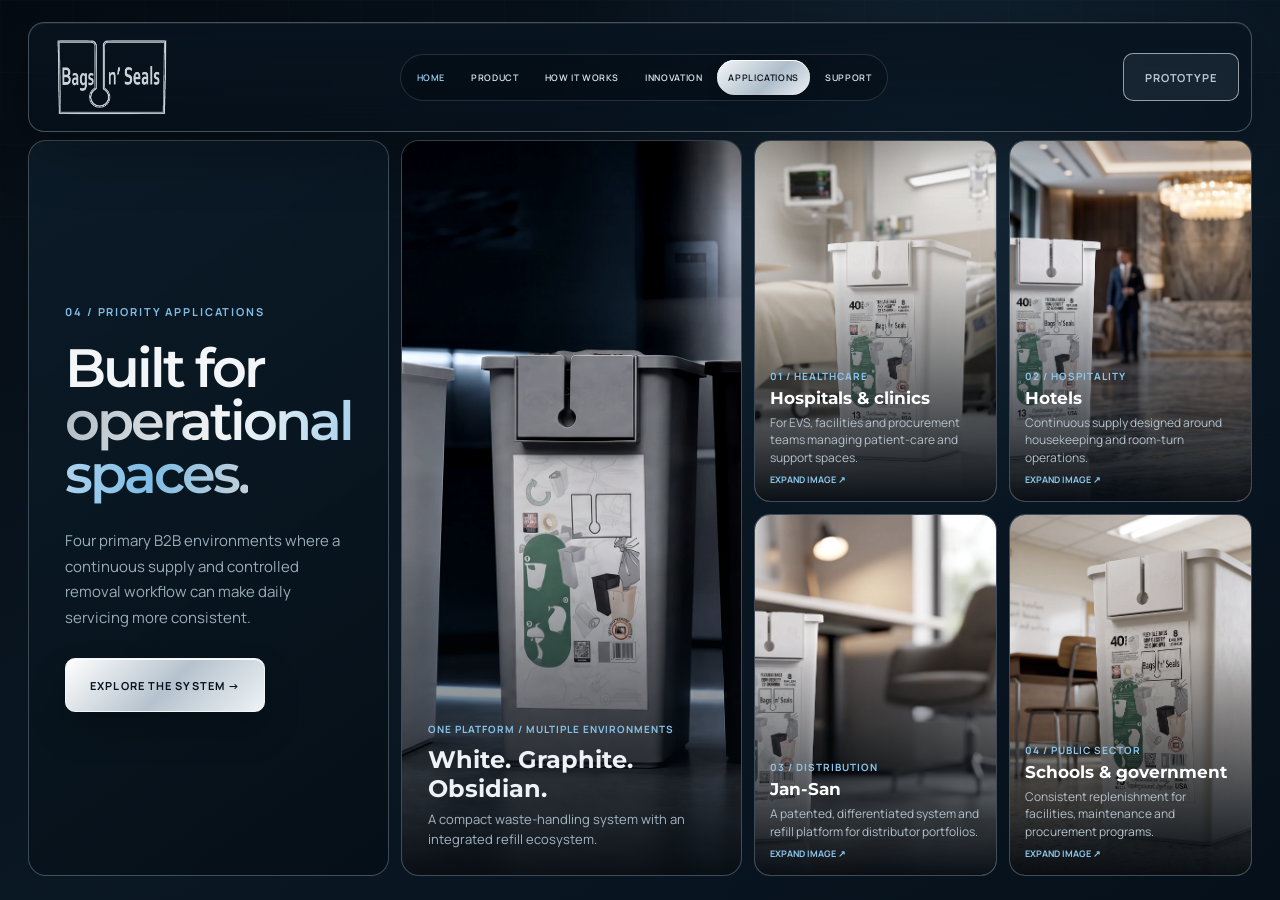
==== commit 60bcbfbb: "Refine internal navigation and page interactions" ====
--- a/applications.html
+++ b/applications.html
@@ -1,15 +1,16 @@
 <!doctype html>
-<html lang="en"><head><meta charset="utf-8"><meta name="viewport" content="width=device-width, initial-scale=1"><meta name="description" content="See how Bags n’ Seals brings cleaner, more controlled waste handling to kitchens, offices, hospitality and commercial spaces."><meta name="theme-color" content="#07111c"><title>Applications — Bags n’ Seals</title><link rel="preconnect" href="https://fonts.googleapis.com"><link rel="preconnect" href="https://fonts.gstatic.com" crossorigin><link href="https://fonts.googleapis.com/css2?family=Manrope:wght@400;500;600;700&family=Montserrat:wght@500;600;700&display=swap" rel="stylesheet"><link rel="stylesheet" href="styles.css?v=20260901a"><script src="script.js?v=20260901a" defer></script></head>
+<html lang="en"><head><meta charset="utf-8"><meta name="viewport" content="width=device-width, initial-scale=1"><meta name="description" content="Bags n’ Seals applications for healthcare, hospitality, Jan-San distribution, education and government facilities."><meta name="theme-color" content="#07111c"><title>Applications — Bags n’ Seals</title><link rel="preconnect" href="https://fonts.googleapis.com"><link rel="preconnect" href="https://fonts.gstatic.com" crossorigin><link href="https://fonts.googleapis.com/css2?family=Manrope:wght@400;500;600;700&family=Montserrat:wght@500;600;700&display=swap" rel="stylesheet"><link rel="stylesheet" href="styles.css?v=20260901c"><script src="script.js?v=20260901c" defer></script></head>
 <body class="inner-page applications-page"><a class="skip-link" href="#main">Skip to content</a>
-  <header class="site-header" data-header><a class="brand" href="index.html" aria-label="Bags n’ Seals home"><img src="assets/images/bagsnseals-logo-silver.png" alt="Bags n’ Seals"><span>by Hermetic LLC</span></a><button class="menu-toggle" type="button" aria-expanded="false" aria-controls="site-nav" data-menu-toggle><span></span><span></span><span class="sr-only">Toggle navigation</span></button><nav class="site-nav" id="site-nav" aria-label="Primary navigation" data-nav><a href="product.html">Product</a><a href="how-it-works.html">How it works</a><a href="innovation.html">Innovation</a><a class="is-active" aria-current="page" href="applications.html">Applications</a><a href="support.html">Support</a></nav><a class="nav-cta" href="https://www.bagsnseals.com/product4">Shop <span aria-hidden="true">↗</span></a></header>
+  <header class="site-header" data-header><a class="brand" href="index.html" aria-label="Bags n’ Seals home"><img src="assets/images/bagsnseals-logo-silver.png" alt="Bags n’ Seals"><span>by Hermetic LLC</span></a><button class="menu-toggle" type="button" aria-expanded="false" aria-controls="site-nav" data-menu-toggle><span></span><span></span><span class="sr-only">Toggle navigation</span></button><nav class="site-nav" id="site-nav" aria-label="Primary navigation" data-nav><a class="nav-home" href="index.html">Home</a><a href="product.html">Product</a><a href="how-it-works.html">How it works</a><a href="innovation.html">Innovation</a><a class="is-active" aria-current="page" href="applications.html">Applications</a><a href="support.html">Support</a></nav><span class="nav-cta nav-cta--disabled">Prototype</span></header>
   <main id="main" class="page-shell">
-    <section class="application-layout">
-      <div class="application-intro reveal"><p class="eyebrow">04 / Applications</p><h1>Designed for<br><span>the spaces that work.</span></h1><p>One compact system, made for the routines and environments where clean handling matters every day.</p><a class="button button--silver" href="product.html">Explore the system →</a></div>
-      <div class="application-grid">
-        <article class="application-card application-card--hero reveal"><img src="assets/images/hero-cinematic.webp" alt="Bags n’ Seals systems in a contemporary interior"><div><span>01 / Residential</span><strong>Kitchens & utility spaces</strong><p>Continuous supply without surrendering a considered interior.</p></div></article>
-        <article class="application-card reveal reveal--delay-1"><img src="assets/images/system-gray.webp" alt="Graphite Bags n’ Seals system"><div><span>02 / Workplace</span><strong>Offices & studios</strong><p>Ready refills for shared daily routines.</p></div></article>
-        <article class="application-card reveal reveal--delay-2"><img src="assets/images/hero-system.webp" alt="Bags n’ Seals system with sealed liner"><div><span>03 / Hospitality</span><strong>Guest-facing spaces</strong><p>A more controlled removal workflow.</p></div></article>
-        <article class="application-card reveal reveal--delay-3"><img src="assets/images/bag-rolls.webp" alt="Case and rolls of Bags n’ Seals liners"><div><span>04 / Commercial</span><strong>Distributed operations</strong><p>40-count rolls and case quantities for replenishment.</p></div></article>
+    <section class="application-layout application-layout--b2b">
+      <div class="application-intro reveal"><p class="eyebrow">04 / Priority applications</p><h1>Built for<br><span>operational spaces.</span></h1><p>Four primary B2B environments where a continuous supply and controlled removal workflow can make daily servicing more consistent.</p><a class="button button--silver" href="product.html">Explore the system →</a></div>
+      <article class="application-hero reveal reveal--delay-1"><img src="assets/images/hero-cinematic.webp" alt="Three Bags n’ Seals systems in a contemporary professional interior"><div><span>One platform / multiple environments</span><strong>White. Graphite. Obsidian.</strong><p>A compact waste-handling system with an integrated refill ecosystem.</p></div></article>
+      <div class="vertical-grid">
+        <button class="vertical-card reveal" type="button" data-lightbox-src="assets/images/application-hospital.webp" data-lightbox-alt="Bags n’ Seals system in a hospital room"><img src="assets/images/application-hospital.webp" alt="Bags n’ Seals system in a hospital room"><span><small>01 / Healthcare</small><strong>Hospitals & clinics</strong><p>For EVS, facilities and procurement teams managing patient-care and support spaces.</p><em>Expand image ↗</em></span></button>
+        <button class="vertical-card reveal reveal--delay-1" type="button" data-lightbox-src="assets/images/application-hotel.webp" data-lightbox-alt="Bags n’ Seals system in a hotel lobby"><img src="assets/images/application-hotel.webp" alt="Bags n’ Seals system in a hotel lobby"><span><small>02 / Hospitality</small><strong>Hotels</strong><p>Continuous supply designed around housekeeping and room-turn operations.</p><em>Expand image ↗</em></span></button>
+        <button class="vertical-card reveal reveal--delay-2" type="button" data-lightbox-src="assets/images/application-jansan.webp" data-lightbox-alt="Bags n’ Seals system in a Jan-San workspace"><img src="assets/images/application-jansan.webp" alt="Bags n’ Seals system in a Jan-San workspace"><span><small>03 / Distribution</small><strong>Jan-San</strong><p>A patented, differentiated system and refill platform for distributor portfolios.</p><em>Expand image ↗</em></span></button>
+        <button class="vertical-card reveal reveal--delay-3" type="button" data-lightbox-src="assets/images/application-classroom.webp" data-lightbox-alt="Bags n’ Seals system in a classroom"><img src="assets/images/application-classroom.webp" alt="Bags n’ Seals system in a classroom"><span><small>04 / Public sector</small><strong>Schools & government</strong><p>Consistent replenishment for facilities, maintenance and procurement programs.</p><em>Expand image ↗</em></span></button>
       </div>
     </section>
   </main>
--- a/styles.css
+++ b/styles.css
@@ -513,6 +513,210 @@
   .site-footer nav { flex-wrap: wrap; gap: 16px 22px; }
 }
 
+/* Interaction and readability refinement */
+.site-nav a {
+  position: relative;
+  transition: transform .22s ease, background .22s ease, color .22s ease, box-shadow .22s ease;
+}
+.site-nav a:hover {
+  color: #07111c;
+  background: linear-gradient(135deg, #f0f4f7, #a7b9c7 58%, #e7edf1);
+  box-shadow: inset 0 1px 0 #fff, 0 8px 22px rgba(102, 177, 225, .28);
+  transform: translateY(-2px);
+}
+.site-nav .nav-home { color: #9fd0ef; }
+.nav-cta--disabled,
+.button--disabled { cursor: default; user-select: none; }
+.nav-cta--disabled { color: #b8c7d2; background: rgba(177, 201, 219, .09); box-shadow: none; }
+.button--disabled { color: #cbd6dd; background: linear-gradient(135deg, #425462, #182a38); border-color: rgba(219,230,238,.28); box-shadow: none; }
+.button--disabled:hover { transform: none; }
+.text-link--button { padding: 0; border: 0; background: none; font-family: inherit; cursor: pointer; }
+
+/* Product selector */
+.finish-selector button,
+.refill-card {
+  margin: 0;
+  border: 0;
+  color: inherit;
+  background: transparent;
+  font-family: inherit;
+  cursor: pointer;
+}
+.finish-selector button {
+  position: relative;
+  display: grid;
+  grid-template-columns: 80px 1fr;
+  align-items: center;
+  gap: 10px;
+  padding: 10px;
+  border-right: 1px solid var(--line);
+  color: #b7c5cf;
+  font-size: 11px;
+  font-weight: 700;
+  letter-spacing: .055em;
+  text-align: left;
+  text-transform: uppercase;
+  transition: background .25s ease, color .25s ease;
+}
+.finish-selector button:last-child { border-right: 0; }
+.finish-selector button:hover,
+.finish-selector button.selected,
+.refill-card:hover,
+.refill-card.selected { color: #fff; background: rgba(142, 198, 234, .14); }
+.finish-selector button.selected::after,
+.refill-card.selected::after { content: ""; position: absolute; inset: 5px; border: 1px solid rgba(154, 210, 243, .65); border-radius: 8px; pointer-events: none; }
+.finish-selector button img { width: 76px; height: 130px; object-fit: cover; border-radius: 8px; }
+.refill-card { position: relative; text-align: left; }
+.product-stage__main { transition: opacity .16s ease, transform .35s ease; }
+.product-stage__main.is-switching { opacity: .2; transform: scale(.985); }
+.product-stage.is-refill-view .product-stage__main { object-fit: cover; object-position: center; }
+.dimension-card p,
+.refill-card em { font-size: 12px; }
+.refill-card small { font-size: 10px; }
+.refill-card strong { font-size: 19px; }
+.spec-row dt { font-size: 10px; }
+.spec-row dd { font-size: 14px; }
+
+/* In-page image lightbox */
+body.lightbox-open { overflow: hidden; }
+.image-lightbox {
+  width: min(94vw, 1560px);
+  height: min(92svh, 1040px);
+  max-width: none;
+  max-height: none;
+  margin: auto;
+  padding: 18px;
+  overflow: visible;
+  border: 1px solid rgba(225, 235, 242, .55);
+  border-radius: 18px;
+  color: #fff;
+  background: rgba(5, 13, 21, .94);
+  box-shadow: 0 35px 110px rgba(0, 0, 0, .78), inset 0 1px 0 rgba(255,255,255,.08);
+}
+.image-lightbox::backdrop { background: rgba(1, 5, 9, .76); backdrop-filter: blur(18px) saturate(.7); }
+.image-lightbox__frame { width: 100%; height: 100%; display: grid; place-items: center; overflow: hidden; border-radius: 12px; background: radial-gradient(circle at 50% 45%, #172b3b, #050d15 72%); }
+.image-lightbox img { width: 100%; height: 100%; object-fit: contain; }
+.image-lightbox__close { position: absolute; z-index: 3; top: -15px; right: -15px; width: 48px; height: 48px; border: 1px solid rgba(237,243,247,.7); border-radius: 50%; color: #08131d; background: linear-gradient(135deg,#fff,#aebdca); box-shadow: 0 12px 28px rgba(0,0,0,.42); font-size: 29px; line-height: 1; cursor: pointer; transition: transform .2s ease; }
+.image-lightbox__close:hover { transform: scale(1.08); }
+
+/* How it works — editorial three-column composition */
+.how-layout {
+  min-height: calc(100svh - 178px);
+  display: grid;
+  grid-template-columns: 1.05fr .72fr .48fr;
+  gap: 12px;
+}
+.how-mechanism,
+.how-copy,
+.instruction-feature { border: 1px solid var(--line); border-radius: 18px; background: linear-gradient(145deg,rgba(13,30,43,.9),rgba(5,14,22,.92)); }
+.how-mechanism { position: relative; overflow: hidden; }
+.how-mechanism img { width: 100%; height: 100%; object-fit: cover; filter: saturate(.74) contrast(1.08); }
+.how-mechanism::after { content: ""; position: absolute; inset: 0; background: linear-gradient(180deg, transparent 66%, rgba(3,9,15,.55)); pointer-events: none; }
+.how-copy { display: flex; flex-direction: column; justify-content: center; padding: clamp(30px, 3.4vw, 62px); }
+.how-copy h1 { margin: 0; color: #f3f6f8; font-family: var(--font-display); font-size: clamp(42px, 3.55vw, 68px); font-weight: 600; letter-spacing: -.055em; line-height: 1; }
+.how-copy h1 span { color: #94c9eb; }
+.how-copy .page-lead { margin-top: 22px; font-size: clamp(15px, 1vw, 18px); }
+.how-steps { margin: 30px 0 0; padding: 0; list-style: none; border-top: 1px solid var(--line); }
+.how-steps li { display: grid; grid-template-columns: 36px 1fr; gap: 12px; padding: 17px 0; border-bottom: 1px solid var(--line); }
+.how-steps li > span { color: #79b2d8; font-size: 11px; font-weight: 700; }
+.how-steps strong { display: block; color: #edf3f6; font-family: var(--font-display); font-size: 20px; }
+.how-steps p { margin: 5px 0 0; color: #9dafbc; font-size: 13px; line-height: 1.55; }
+.instruction-feature { position: relative; margin: 0; padding: 0; overflow: hidden; color: #fff; font-family: inherit; cursor: zoom-in; }
+.instruction-feature img { width: 100%; height: 100%; object-fit: cover; object-position: center top; opacity: .92; transition: transform .45s ease, opacity .45s ease; }
+.instruction-feature::after { content: ""; position: absolute; inset: 0; background: linear-gradient(180deg, transparent 54%, rgba(3,9,15,.94)); }
+.instruction-feature:hover img { transform: scale(1.025); opacity: 1; }
+.instruction-feature > span { position: absolute; z-index: 2; left: 0; right: 0; bottom: 0; padding: 24px; text-align: left; }
+.instruction-feature small,.instruction-feature strong,.instruction-feature em { display: block; }
+.instruction-feature small { color: #8dc8ec; font-size: 10px; font-weight: 700; letter-spacing: .1em; text-transform: uppercase; }
+.instruction-feature strong { margin-top: 7px; font-family: var(--font-display); font-size: 19px; }
+.instruction-feature em { margin-top: 9px; color: #b8dff5; font-size: 11px; font-style: normal; font-weight: 700; text-transform: uppercase; }
+
+/* Innovation proof photography */
+.proof-grid > .patent-card { padding: 27px 29px; }
+.patent-card > span { color: #84bce1; font-size: 10px; font-weight: 700; letter-spacing: .1em; text-transform: uppercase; }
+.patent-card strong { display: block; margin: 9px 0; font-family: var(--font-display); font-size: 23px; }
+.patent-card p { margin: 0; color: #b2c1cb; font-size: 14px; line-height: 1.58; }
+.patent-card em { display: block; margin-top: 12px; color: #8dc6e9; font-size: 11px; font-style: normal; font-weight: 700; text-transform: uppercase; }
+.innovation-photo-pair { display: grid; grid-template-columns: 1fr 1fr; gap: 0; min-height: 0; }
+.innovation-photo-pair button { position: relative; min-width: 0; margin: 0; padding: 0; overflow: hidden; border: 0; border-right: 1px solid var(--line); color: #fff; background: #07121c; font-family: inherit; cursor: zoom-in; }
+.innovation-photo-pair button:last-child { border-right: 0; }
+.innovation-photo-pair img { width: 100%; height: 100%; object-fit: cover; transition: transform .45s ease; }
+.innovation-photo-pair button:hover img { transform: scale(1.04); }
+.innovation-photo-pair button::after { content: ""; position: absolute; inset: 0; background: linear-gradient(180deg, transparent 52%, rgba(3,9,15,.92)); }
+.innovation-photo-pair span { position: absolute; z-index: 2; left: 12px; right: 12px; bottom: 12px; font-size: 11px; font-weight: 700; text-align: left; text-transform: uppercase; }
+.innovation-photo-pair b { display: block; margin-top: 5px; color: #8dcaf0; font-size: 10px; }
+.award-feature p { font-size: 13px; }
+
+/* Applications — four priority verticals */
+.application-layout--b2b {
+  grid-template-columns: .55fr .78fr 1.17fr;
+}
+.application-hero { position: relative; min-width: 0; overflow: hidden; border: 1px solid var(--line); border-radius: 18px; background: #081520; }
+.application-hero img { width: 100%; height: 100%; object-fit: cover; object-position: center; filter: saturate(.74) contrast(1.07); }
+.application-hero::after { content: ""; position: absolute; inset: 0; background: linear-gradient(180deg, transparent 55%, rgba(3,9,15,.94)); }
+.application-hero > div { position: absolute; z-index: 2; left: 0; right: 0; bottom: 0; padding: 26px; }
+.application-hero span { color: #86c2e8; font-size: 10px; font-weight: 700; letter-spacing: .1em; text-transform: uppercase; }
+.application-hero strong { display: block; margin: 7px 0; font-family: var(--font-display); font-size: 24px; }
+.application-hero p { margin: 0; color: #a5b6c2; font-size: 13px; line-height: 1.5; }
+.vertical-grid { display: grid; grid-template-columns: 1fr 1fr; grid-template-rows: 1fr 1fr; gap: 12px; }
+.vertical-card { position: relative; min-width: 0; margin: 0; padding: 0; overflow: hidden; border: 1px solid var(--line); border-radius: 16px; color: #fff; background: #081520; font-family: inherit; text-align: left; cursor: zoom-in; }
+.vertical-card img { width: 100%; height: 100%; object-fit: cover; filter: saturate(.76) contrast(1.05); transition: transform .48s ease, filter .48s ease; }
+.vertical-card:hover img { transform: scale(1.035); filter: saturate(.95) contrast(1.05); }
+.vertical-card::after { content: ""; position: absolute; inset: 0; background: linear-gradient(180deg, transparent 35%, rgba(3,9,15,.96)); }
+.vertical-card > span { position: absolute; z-index: 2; left: 0; right: 0; bottom: 0; padding: 19px; }
+.vertical-card small,.vertical-card strong,.vertical-card em { display: block; }
+.vertical-card small { color: #8bc6eb; font-size: 10px; font-weight: 700; letter-spacing: .1em; text-transform: uppercase; }
+.vertical-card strong { margin-top: 5px; font-family: var(--font-display); font-size: clamp(17px, 1.15vw, 22px); }
+.vertical-card p { margin: 6px 0 0; color: #b3c0c9; font-size: 12px; line-height: 1.45; }
+.vertical-card em { margin-top: 7px; color: #8bc8ed; font-size: 9px; font-style: normal; font-weight: 700; text-transform: uppercase; }
+
+/* Support readability */
+.faq-panel details p { color: #aabac5; font-size: 15px; line-height: 1.7; }
+.faq-panel summary { font-size: clamp(15px, 1.05vw, 19px); }
+.support-product > button { width: 135px; height: 120px; margin: 0; padding: 0; overflow: hidden; border: 0; border-radius: 10px; background: transparent; cursor: zoom-in; }
+.support-product > button img { width: 100%; height: 100%; object-fit: cover; }
+
+@media (max-width: 1700px) {
+  .how-layout { grid-template-columns: 1fr .7fr .46fr; }
+  .how-copy { padding: 30px; }
+  .how-steps { margin-top: 22px; }
+  .how-steps li { padding: 13px 0; }
+  .application-layout--b2b { grid-template-columns: .58fr .78fr 1.14fr; }
+  .application-intro { padding: 30px; }
+  .vertical-card > span { padding: 15px; }
+  .vertical-card p { font-size: 12px; }
+}
+
+@media (max-width: 1180px) {
+  .how-layout { grid-template-columns: 1fr 1fr; min-height: auto; }
+  .how-mechanism { min-height: 620px; }
+  .instruction-feature { min-height: 720px; grid-column: 1 / -1; }
+  .instruction-feature img { object-fit: contain; background: #050d15; }
+  .application-layout--b2b { grid-template-columns: 1fr; }
+  .application-hero { min-height: 620px; }
+  .vertical-grid { min-height: 850px; }
+}
+
+@media (max-width: 760px) {
+  .finish-selector button { grid-template-columns: 1fr; padding: 9px; text-align: center; }
+  .finish-selector button img { width: 100%; height: 125px; }
+  .image-lightbox { width: 94vw; height: 88svh; padding: 9px; border-radius: 13px; }
+  .image-lightbox__close { top: -12px; right: -8px; width: 43px; height: 43px; }
+  .how-layout { grid-template-columns: 1fr; }
+  .how-mechanism { min-height: 460px; }
+  .how-copy { padding: 36px 23px; }
+  .how-copy h1 { font-size: clamp(40px, 12vw, 54px); }
+  .instruction-feature { grid-column: auto; min-height: 720px; }
+  .innovation-photo-pair { grid-template-columns: 1fr; grid-template-rows: 260px 260px; }
+  .innovation-photo-pair button { border-right: 0; border-bottom: 1px solid var(--line); }
+  .innovation-photo-pair button:last-child { border-bottom: 0; }
+  .application-hero { min-height: 520px; }
+  .vertical-grid { grid-template-columns: 1fr; grid-template-rows: repeat(4, 390px); min-height: 0; }
+  .vertical-card p { font-size: 13px; }
+  .support-product { grid-template-columns: 100px 1fr; }
+  .support-product > button { width: 100px; height: 100px; }
+}
+
 @media (prefers-reduced-motion: reduce) {
   html { scroll-behavior: auto; }
   *, *::before, *::after { animation-duration: .01ms !important; transition-duration: .01ms !important; }
@@ -666,7 +870,7 @@
   .site-nav a.is-active,.site-nav a[aria-current="page"] { color:#fff;background:rgba(216,229,238,.1);box-shadow:none; }
   .hero-page-switcher { display:none; }
   .page-shell { padding-top:118px; }
-  .product-hero,.process-hero { grid-template-columns:1fr; }
+  .product-hero,.process-hero { grid-template-columns:1fr; height:auto; }
   .product-stage,.process-visual { min-height:480px; }
   .product-dock { grid-template-columns:1fr 1fr; }.finish-selector { grid-column:1 / -1; }
   .process-dock { grid-template-columns:1fr; padding:24px; }.process-dock > i { width:100%;height:1px; }.process-mini { height:190px; }
@@ -688,3 +892,28 @@
   .application-intro,.support-intro { min-height:600px; }.application-grid { grid-template-columns:1fr;grid-template-rows:repeat(4,360px);min-height:0; }.application-card--hero { grid-row:auto; }
   .support-product { grid-template-columns:100px 1fr; }.support-product img { width:100px;height:100px; }.faq-panel { padding:25px 20px; }.faq-panel summary { font-size:14px; }.faq-shop { flex-direction:column; }
 }
+
+/* Final cascade refinements */
+.product-page .spec-row dt { font-size: 10px; }
+.product-page .spec-row dd { font-size: 14px; }
+.product-page .dimension-card p { font-size: 12px; }
+.product-page .refill-card small { font-size: 10px; }
+.product-page .refill-card strong { font-size: 18px; }
+.product-page .refill-card em { font-size: 11px; }
+.award-feature p { font-size: 13px; }
+.faq-panel details p { color: #aabcc8; font-size: 15px; line-height: 1.72; }
+.application-layout.application-layout--b2b {
+  grid-template-columns: .55fr .78fr 1.17fr;
+}
+
+@media (max-width: 1700px) {
+  .application-layout.application-layout--b2b {
+    grid-template-columns: .58fr .78fr 1.14fr;
+  }
+}
+
+@media (max-width: 1180px) {
+  .application-layout.application-layout--b2b {
+    grid-template-columns: 1fr;
+  }
+}
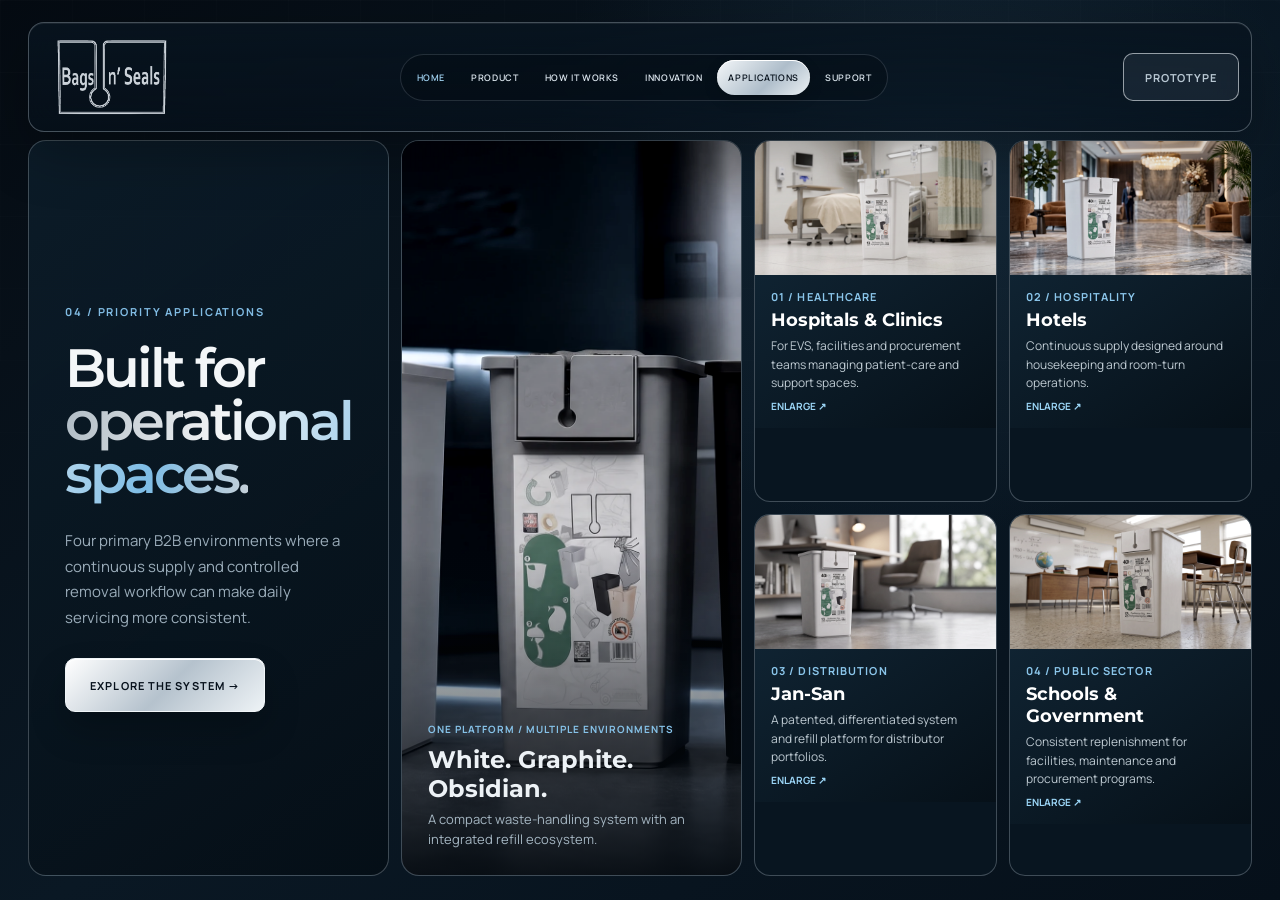
==== commit 136006cb: "Apply Correcciones 4 visual refinements" ====
--- a/applications.html
+++ b/applications.html
@@ -1,5 +1,5 @@
 <!doctype html>
-<html lang="en"><head><meta charset="utf-8"><meta name="viewport" content="width=device-width, initial-scale=1"><meta name="description" content="Bags n’ Seals applications for healthcare, hospitality, Jan-San distribution, education and government facilities."><meta name="theme-color" content="#07111c"><title>Applications — Bags n’ Seals</title><link rel="preconnect" href="https://fonts.googleapis.com"><link rel="preconnect" href="https://fonts.gstatic.com" crossorigin><link href="https://fonts.googleapis.com/css2?family=Manrope:wght@400;500;600;700&family=Montserrat:wght@500;600;700&display=swap" rel="stylesheet"><link rel="stylesheet" href="styles.css?v=20260901c"><script src="script.js?v=20260901c" defer></script></head>
+<html lang="en"><head><meta charset="utf-8"><meta name="viewport" content="width=device-width, initial-scale=1"><meta name="description" content="Bags n’ Seals applications for healthcare, hospitality, Jan-San distribution, education and government facilities."><meta name="theme-color" content="#07111c"><title>Applications — Bags n’ Seals</title><link rel="preconnect" href="https://fonts.googleapis.com"><link rel="preconnect" href="https://fonts.gstatic.com" crossorigin><link href="https://fonts.googleapis.com/css2?family=Manrope:wght@400;500;600;700&family=Montserrat:wght@500;600;700&display=swap" rel="stylesheet"><link rel="stylesheet" href="styles.css?v=20260901f"><script src="script.js?v=20260901f" defer></script></head>
 <body class="inner-page applications-page"><a class="skip-link" href="#main">Skip to content</a>
   <header class="site-header" data-header><a class="brand" href="index.html" aria-label="Bags n’ Seals home"><img src="assets/images/bagsnseals-logo-silver.png" alt="Bags n’ Seals"><span>by Hermetic LLC</span></a><button class="menu-toggle" type="button" aria-expanded="false" aria-controls="site-nav" data-menu-toggle><span></span><span></span><span class="sr-only">Toggle navigation</span></button><nav class="site-nav" id="site-nav" aria-label="Primary navigation" data-nav><a class="nav-home" href="index.html">Home</a><a href="product.html">Product</a><a href="how-it-works.html">How it works</a><a href="innovation.html">Innovation</a><a class="is-active" aria-current="page" href="applications.html">Applications</a><a href="support.html">Support</a></nav><span class="nav-cta nav-cta--disabled">Prototype</span></header>
   <main id="main" class="page-shell">
@@ -7,10 +7,10 @@
       <div class="application-intro reveal"><p class="eyebrow">04 / Priority applications</p><h1>Built for<br><span>operational spaces.</span></h1><p>Four primary B2B environments where a continuous supply and controlled removal workflow can make daily servicing more consistent.</p><a class="button button--silver" href="product.html">Explore the system →</a></div>
       <article class="application-hero reveal reveal--delay-1"><img src="assets/images/hero-cinematic.webp" alt="Three Bags n’ Seals systems in a contemporary professional interior"><div><span>One platform / multiple environments</span><strong>White. Graphite. Obsidian.</strong><p>A compact waste-handling system with an integrated refill ecosystem.</p></div></article>
       <div class="vertical-grid">
-        <button class="vertical-card reveal" type="button" data-lightbox-src="assets/images/application-hospital.webp" data-lightbox-alt="Bags n’ Seals system in a hospital room"><img src="assets/images/application-hospital.webp" alt="Bags n’ Seals system in a hospital room"><span><small>01 / Healthcare</small><strong>Hospitals & clinics</strong><p>For EVS, facilities and procurement teams managing patient-care and support spaces.</p><em>Expand image ↗</em></span></button>
-        <button class="vertical-card reveal reveal--delay-1" type="button" data-lightbox-src="assets/images/application-hotel.webp" data-lightbox-alt="Bags n’ Seals system in a hotel lobby"><img src="assets/images/application-hotel.webp" alt="Bags n’ Seals system in a hotel lobby"><span><small>02 / Hospitality</small><strong>Hotels</strong><p>Continuous supply designed around housekeeping and room-turn operations.</p><em>Expand image ↗</em></span></button>
-        <button class="vertical-card reveal reveal--delay-2" type="button" data-lightbox-src="assets/images/application-jansan.webp" data-lightbox-alt="Bags n’ Seals system in a Jan-San workspace"><img src="assets/images/application-jansan.webp" alt="Bags n’ Seals system in a Jan-San workspace"><span><small>03 / Distribution</small><strong>Jan-San</strong><p>A patented, differentiated system and refill platform for distributor portfolios.</p><em>Expand image ↗</em></span></button>
-        <button class="vertical-card reveal reveal--delay-3" type="button" data-lightbox-src="assets/images/application-classroom.webp" data-lightbox-alt="Bags n’ Seals system in a classroom"><img src="assets/images/application-classroom.webp" alt="Bags n’ Seals system in a classroom"><span><small>04 / Public sector</small><strong>Schools & government</strong><p>Consistent replenishment for facilities, maintenance and procurement programs.</p><em>Expand image ↗</em></span></button>
+        <button class="vertical-card reveal" type="button" data-lightbox-src="assets/images/application-hospital.webp" data-lightbox-alt="Bags n’ Seals system in a hospital room"><img src="assets/images/application-hospital.webp" alt="Bags n’ Seals system in a hospital room"><span><small>01 / Healthcare</small><strong>Hospitals & Clinics</strong><p>For EVS, facilities and procurement teams managing patient-care and support spaces.</p><em>Enlarge ↗</em></span></button>
+        <button class="vertical-card reveal reveal--delay-1" type="button" data-lightbox-src="assets/images/application-hotel.webp" data-lightbox-alt="Bags n’ Seals system in a hotel lobby"><img src="assets/images/application-hotel.webp" alt="Bags n’ Seals system in a hotel lobby"><span><small>02 / Hospitality</small><strong>Hotels</strong><p>Continuous supply designed around housekeeping and room-turn operations.</p><em>Enlarge ↗</em></span></button>
+        <button class="vertical-card reveal reveal--delay-2" type="button" data-lightbox-src="assets/images/application-jansan.webp" data-lightbox-alt="Bags n’ Seals system in a Jan-San workspace"><img src="assets/images/application-jansan.webp" alt="Bags n’ Seals system in a Jan-San workspace"><span><small>03 / Distribution</small><strong>Jan-San</strong><p>A patented, differentiated system and refill platform for distributor portfolios.</p><em>Enlarge ↗</em></span></button>
+        <button class="vertical-card reveal reveal--delay-3" type="button" data-lightbox-src="assets/images/application-classroom.webp" data-lightbox-alt="Bags n’ Seals system in a classroom"><img src="assets/images/application-classroom.webp" alt="Bags n’ Seals system in a classroom"><span><small>04 / Public sector</small><strong>Schools & Government</strong><p>Consistent replenishment for facilities, maintenance and procurement programs.</p><em>Enlarge ↗</em></span></button>
       </div>
     </section>
   </main>
--- a/styles.css
+++ b/styles.css
@@ -917,3 +917,196 @@
     grid-template-columns: 1fr;
   }
 }
+
+/* Corrections 4 — complete imagery, larger copy and official proof links */
+.how-layout {
+  grid-template-columns: 1.34fr .9fr .58fr;
+  align-items: center;
+}
+.how-mechanism {
+  width: 100%;
+  aspect-ratio: 2752 / 1536;
+  align-self: center;
+  margin: 0;
+  padding: 0;
+  color: #fff;
+  font-family: inherit;
+  text-align: left;
+  cursor: zoom-in;
+}
+.how-mechanism img {
+  width: 100%;
+  height: auto;
+  aspect-ratio: 2752 / 1536;
+  object-fit: contain;
+  background: #050d15;
+}
+.how-mechanism .visual-index {
+  display: flex;
+  align-items: center;
+  gap: 18px;
+  color: #d9e5ec;
+  font-size: 11px;
+}
+.how-mechanism .visual-index b {
+  color: #9bd2f2;
+  font-size: 11px;
+}
+.how-copy { align-self: stretch; }
+.how-copy .eyebrow { font-size: 11px; }
+.how-copy .page-lead { color: #b2c1cb; font-size: clamp(16px, 1.05vw, 19px); line-height: 1.68; }
+.how-steps li { grid-template-columns: 40px 1fr; gap: 14px; padding: 18px 0; }
+.how-steps li > span { font-size: 12px; }
+.how-steps strong { font-size: 22px; }
+.how-steps p { color: #b1c0ca; font-size: 14px; line-height: 1.62; }
+.instruction-feature {
+  width: 100%;
+  min-height: 0;
+  aspect-ratio: 1536 / 2752;
+  align-self: center;
+}
+.instruction-feature img {
+  width: 100%;
+  height: auto;
+  aspect-ratio: 1536 / 2752;
+  object-fit: contain;
+  object-position: center;
+  background: #050d15;
+}
+.instruction-feature::after { background: linear-gradient(180deg, transparent 61%, rgba(3,9,15,.94)); }
+.instruction-feature > span { padding: 20px; }
+.instruction-feature small { font-size: 11px; }
+.instruction-feature strong { font-size: 19px; }
+.instruction-feature em { font-size: 12px; }
+.image-lightbox__frame img {
+  width: auto !important;
+  height: auto !important;
+  max-width: calc(94vw - 48px) !important;
+  max-height: calc(92svh - 48px) !important;
+  object-fit: contain;
+}
+
+.award-feature { color: inherit; text-decoration: none; }
+.recognition-link {
+  position: absolute;
+  isolation: isolate;
+  display: inline-flex !important;
+  width: fit-content;
+  top: 24px;
+  right: 24px;
+  margin-top: 0 !important;
+  padding: 11px 16px;
+  overflow: hidden;
+  border: 1px solid rgba(159, 211, 244, .72);
+  border-radius: 999px;
+  color: #dff3ff !important;
+  background: rgba(9, 25, 37, .78);
+  box-shadow: 0 0 0 0 rgba(131, 202, 244, 0);
+  font-size: 11px !important;
+  letter-spacing: .06em;
+  animation: recognition-pulse 2.8s ease-in-out infinite;
+}
+.recognition-link::after {
+  content: "";
+  position: absolute;
+  z-index: -1;
+  inset: -2px;
+  background: linear-gradient(105deg, transparent 20%, rgba(214,241,255,.8) 46%, transparent 72%);
+  transform: translateX(-130%);
+  animation: recognition-shine 2.8s ease-in-out infinite;
+}
+@keyframes recognition-shine {
+  0%, 38% { transform: translateX(-130%); }
+  72%, 100% { transform: translateX(130%); }
+}
+@keyframes recognition-pulse {
+  0%, 100% { border-color: rgba(159,211,244,.48); box-shadow: 0 0 0 0 rgba(131,202,244,0); }
+  50% { border-color: rgba(228,245,255,.95); box-shadow: 0 0 22px rgba(131,202,244,.28); }
+}
+.proof-grid { grid-template-rows: auto auto 1fr; }
+.proof-grid > .patent-card {
+  display: block;
+  padding: 25px 28px;
+  color: inherit;
+  text-decoration: none;
+  transition: background .25s ease, border-color .25s ease;
+}
+.proof-grid > .patent-card:hover { background: rgba(123,184,222,.08); }
+.patent-card > span { font-size: 11px; }
+.patent-card strong { margin: 8px 0 2px; color: #eff5f8; font-size: 24px; letter-spacing: -.025em; }
+.patent-country { display: block; margin-bottom: 11px; color: #8fc8eb; font-size: 12px; font-weight: 700; }
+.patent-card p { color: #b8c5ce; font-size: 14px; line-height: 1.58; }
+.patent-card em { color: #9cd4f5; font-size: 11px; }
+.innovation-team-photo {
+  position: relative;
+  width: 100%;
+  min-height: 0;
+  aspect-ratio: 1254 / 978;
+  align-self: end;
+  margin: 0;
+  padding: 0;
+  overflow: hidden;
+  border: 0;
+  color: #fff;
+  background: #050d15;
+  font-family: inherit;
+  cursor: zoom-in;
+}
+.innovation-team-photo img {
+  width: 100%;
+  height: 100%;
+  object-fit: contain;
+  background: #050d15;
+  transition: filter .35s ease;
+}
+.innovation-team-photo:hover img { filter: brightness(1.12); }
+.innovation-team-photo::after { content: ""; position: absolute; inset: 55% 0 0; background: linear-gradient(180deg,transparent,rgba(3,9,15,.9)); pointer-events: none; }
+.innovation-team-photo span { position: absolute; z-index: 2; left: 16px; right: 16px; bottom: 14px; font-size: 12px; font-weight: 700; text-align: left; text-transform: uppercase; }
+.innovation-team-photo b { display: block; margin-top: 5px; color: #9bd5f6; font-size: 11px; }
+
+.vertical-card {
+  display: grid;
+  grid-template-rows: auto 1fr;
+  align-content: start;
+}
+.vertical-card::after { display: none; }
+.vertical-card img {
+  position: static;
+  width: 100%;
+  height: auto;
+  aspect-ratio: 2752 / 1536;
+  object-fit: contain;
+  background: #050d15;
+  transform: none !important;
+}
+.vertical-card:hover img { filter: saturate(.96) contrast(1.05) brightness(1.06); }
+.vertical-card > span {
+  position: static;
+  display: flex;
+  flex-direction: column;
+  padding: 14px 16px 15px;
+  background: linear-gradient(145deg,rgba(16,36,51,.94),rgba(6,16,24,.98));
+}
+.vertical-card small { font-size: 11px; }
+.vertical-card strong { font-size: clamp(18px, 1.2vw, 23px); }
+.vertical-card p { color: #bdc9d1; font-size: 12px; line-height: 1.52; }
+.vertical-card em { margin-top: auto; padding-top: 7px; color: #9bd5f6; font-size: 10px; }
+
+@media (max-width: 1180px) {
+  .how-layout { grid-template-columns: 1fr 1fr; }
+  .how-mechanism { min-height: 0; }
+  .instruction-feature { grid-column: 1 / -1; width: min(42%, 330px); min-height: 0; justify-self: center; }
+  .proof-grid { grid-template-columns: 1fr 1fr; grid-template-rows: auto auto; }
+  .innovation-team-photo { grid-column: 1 / -1; width: min(100%, 720px); justify-self: center; }
+}
+
+@media (max-width: 760px) {
+  .how-layout { grid-template-columns: 1fr; }
+  .how-mechanism { min-height: 0; }
+  .how-copy { padding: 36px 23px; }
+  .instruction-feature { grid-column: auto; width: min(64%, 300px); min-height: 0; }
+  .proof-grid { grid-template-columns: 1fr; grid-template-rows: auto; }
+  .innovation-team-photo { grid-column: auto; width: 100%; }
+  .vertical-grid { grid-template-rows: repeat(4, auto); }
+  .vertical-card p { font-size: 13px; }
+}
